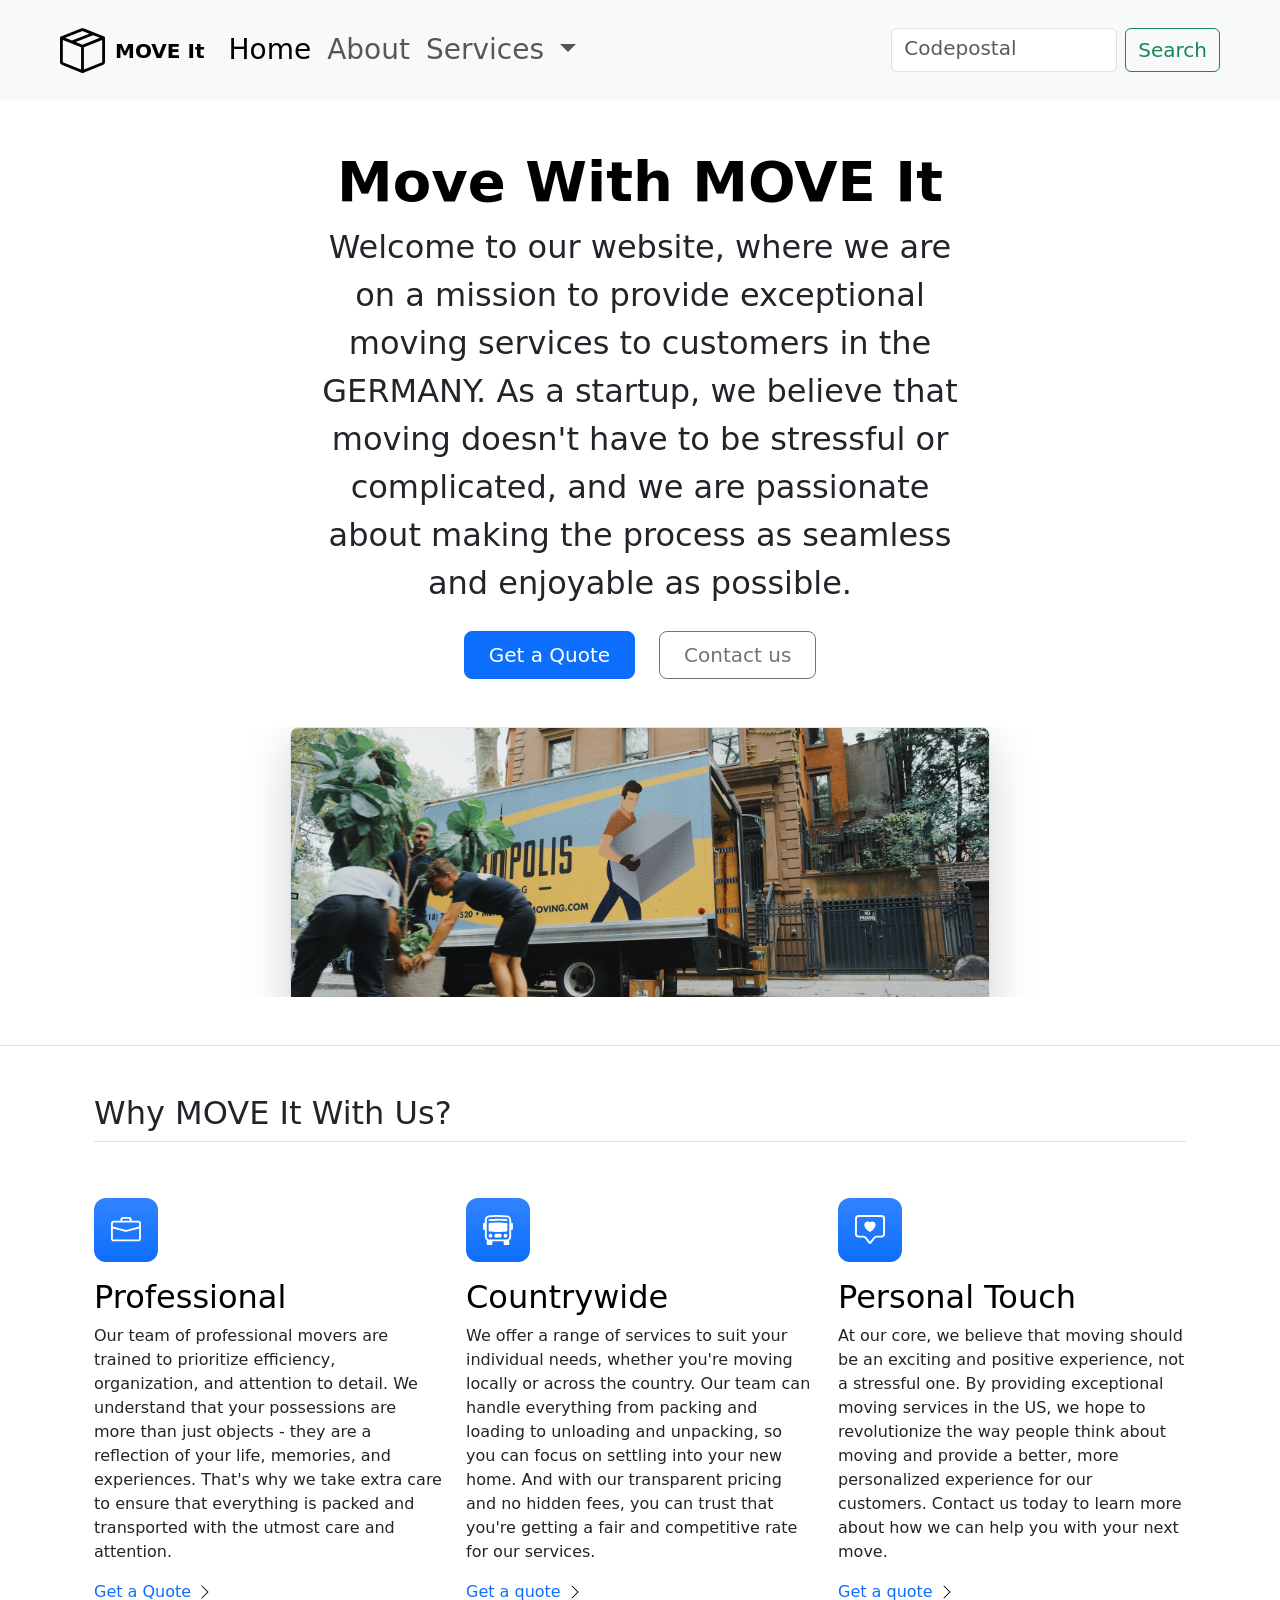
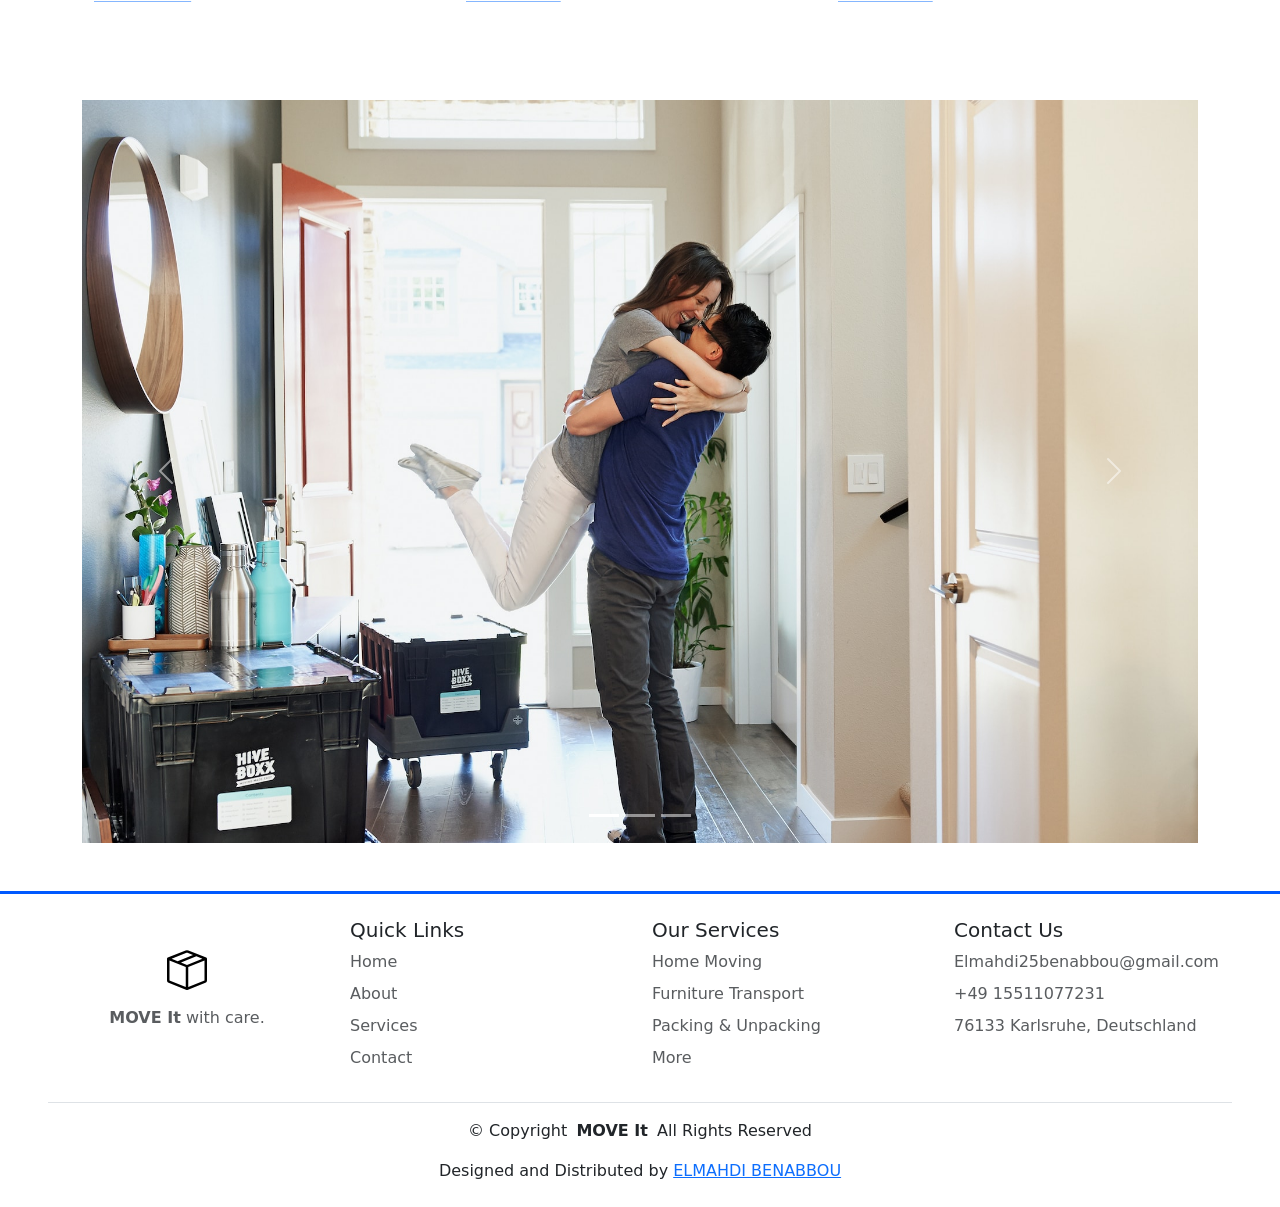
==== index.html @ aead19d8 "Add files via upload" ====
<!DOCTYPE html>
<html lang="en">

<head>
  <meta charset="UTF-8">
  <meta name="viewport" content="width=device-width, initial-scale=1.0">
  <title>MOVE It</title>
  <link href="https://cdn.jsdelivr.net/npm/bootstrap@5.3.0-alpha2/dist/css/bootstrap.min.css" rel="stylesheet"
    integrity="sha384-aFq/bzH65dt+w6FI2ooMVUpc+21e0SRygnTpmBvdBgSdnuTN7QbdgL+OapgHtvPp" crossorigin="anonymous">
  <script src="https://cdn.jsdelivr.net/npm/bootstrap@5.3.8/dist/js/bootstrap.bundle.min.js"
    integrity="sha384-FKyoEForCGlyvwx9Hj09JcYn3nv7wiPVlz7YYwJrWVcXK/BmnVDxM+D2scQbITxI"
    crossorigin="anonymous"></script>
  <link rel="stylesheet" href="./styles/generale.css">
  <link rel="icon" title="image/svg" href="./svg's/svg_Home/box-seam.svg">
  <link rel="stylesheet" href="./styles/home_style.css">

</head>

<body>
  <nav class=" navbar navbar-expand-lg bg-body-tertiary my-navbar ">
    <div class="container-fluid mx-5">
      <a class="navbar-brand" href="index.html"><img src="svg's/svg_Home/box-seam.svg" alt=""><span>MOVE
          It</span></a>
      <button class="navbar-toggler" type="button" data-bs-toggle="collapse"
        data-bs-target="#navbarSupportedContent" aria-controls="navbarSupportedContent" aria-expanded="false"
        aria-label="Toggle navigation">
        <span class="navbar-toggler-icon"></span>
      </button>
      <div class="collapse navbar-collapse" id="navbarSupportedContent">
        <ul class="navbar-nav me-auto mb-2 mb-lg-0">
          <li class="nav-item">
            <a class="nav-link active fs-3" aria-current="page" href="./index.html">Home</a>
          </li>
          <li class="nav-item">
            <a class="nav-link fs-3" href="./html/about.html">About</a>
          </li>
          <li class="nav-item dropdown">
            <a class="nav-link dropdown-toggle fs-3" href="./html/services.html" role="button" data-bs-toggle="dropdown"
              aria-expanded="false">
              Services
            </a>
            <ul class="dropdown-menu">
              <li><a class="dropdown-item fs-4" href="./html/services.html">Home Moving</a></li>
              <li><a class="dropdown-item fs-4" href="./html/services.html">Furniture Transport</a></li>
              <li>
                <hr class="dropdown-divider">
              </li>
              <li><a class="dropdown-item fs-4" href="./html/services.html">Packing & Unpacking</a></li>
            </ul>
          </li>

        </ul>
        <form class="d-flex" role="search">
          <input class="form-control me-2  search-input" type="search" placeholder="Codepostal" aria-label="Search" />
          <button class="btn btn-outline-success fs-5" type="submit">Search</button>
        </form>
      </div>
    </div>
  </nav>


  <div id="hereos_section" class="mt-5 text-center border-bottom pb-5">

    <h1 class="display-4 fw-bold text-body-emphasis">Move With MOVE It</h1>
    <div class="col-lg-6 mx-auto">
      <p class="lead mb-4 fs-2 ">Welcome to our website, where we are on a mission to provide exceptional moving
        services to
        customers in the GERMANY. As a
        startup, we believe that moving doesn't have to be stressful or complicated, and we are passionate about making
        the
        process as seamless and enjoyable as possible.
      </p>
      <div class="d-grid gap-2 d-sm-flex justify-content-sm-center mb-5"> <button type="button"
          class="btn btn-primary btn-lg px-4 me-sm-3">Get a Quote</button> 
          <a href="./html/contact.html">
            <button type="button" class="btn btn-outline-secondary btn-lg px-4">
              Contact us
            
            </button>
          </a>
           
        </div>
    </div>
    <div class="overflow-hidden" style="max-height: 30vh;">
      <div class="container px-5"> <img src="images/image_Home/moving-van.jpg"
          class="img-fluid border rounded-3 shadow-lg mb-4" alt="Example image" width="700" height="500" loading="lazy">
      </div>
    </div>
  </div>


  <div class="container px-4 py-5" id="featured-3">
    <h2 class="pb-2 border-bottom">Why MOVE It With Us?</h2>
    <div class="row g-4 py-5 row-cols-1 row-cols-lg-3">
      <div class="feature col">
        <div
          class="feature-icon d-inline-flex align-items-center justify-content-center text-bg-primary bg-gradient fs-2 mb-3">
          <img height="30" src="svg's/svg_Home/briefcase.svg" alt="">
        </div>
        <h3 class="fs-2 text-body-emphasis">Professional</h3>
        <p>Our team of professional movers are trained to prioritize efficiency, organization, and attention to detail.
          We
          understand that your possessions are more than just objects - they are a reflection of your life, memories,
          and
          experiences. That's why we take extra care to ensure that everything is packed and transported with the utmost
          care and attention.</p> <a href="#" class="icon-link">Get a Quote
          <img src="svg's/svg_Home/chevron-right.svg" alt=""> </a>
      </div>
      <div class="feature col">
        <div
          class="feature-icon d-inline-flex align-items-center justify-content-center text-bg-primary bg-gradient fs-2 mb-3">
          <img height="30" src="./svg's/svg_Home/bus-front.svg" alt="">
        </div>
        <h3 class="fs-2 text-body-emphasis">Countrywide</h3>
        <p>We offer a range of services to suit your individual needs, whether you're moving locally or across the
          country. Our
          team can handle everything from packing and loading to unloading and unpacking, so you can focus on settling
          into your
          new home. And with our transparent pricing and no hidden fees, you can trust that you're getting a fair and
          competitive
          rate for our services.
        </p> <a href="#" class="icon-link">
          Get a quote
          <img src="svg's/svg_Home/chevron-right.svg" alt=""> </a>
        </a>
      </div>
      <div class="feature col">
        <div
          class="feature-icon d-inline-flex align-items-center justify-content-center text-bg-primary bg-gradient fs-2 mb-3">
          <img height="30" src="svg's/svg_Home/chat-square-heart.svg" alt="">
        </div>
        <h3 class="fs-2 text-body-emphasis">Personal Touch</h3>
        <p>At our core, we believe that moving should be an exciting and positive experience, not a stressful one. By
          providing
          exceptional moving services in the US, we hope to revolutionize the way people think about moving and provide
          a better,
          more personalized experience for our customers. Contact us today to learn more about how we can help you with
          your next
          move.
        </p> <a href="#" class="icon-link">
          Get a quote <img src="svg's/svg_Home/chevron-right.svg" alt=""> </a>
        </a>
      </div>
    </div>
  </div>

  <div class="container mb-5">
    <div id="carouselExampleIndicators" class="carousel slide">
      <div class="carousel-indicators">
        <button type="button" data-bs-target="#carouselExampleIndicators" data-bs-slide-to="0" class="active"
          aria-current="true" aria-label="Slide 1"></button>
        <button type="button" data-bs-target="#carouselExampleIndicators" data-bs-slide-to="1"
          aria-label="Slide 2"></button>
        <button type="button" data-bs-target="#carouselExampleIndicators" data-bs-slide-to="2"
          aria-label="Slide 3"></button>
      </div>
      <div class="carousel-inner">
        <div class="carousel-item active">
          <img src="./images/image_Home/couple.jpg" class="d-block w-100" alt="...">
        </div>
        <div class="carousel-item">
          <img src="images/image_Home/family.jpg" class="d-block w-100" alt="...">
        </div>
        <div class="carousel-item">
          <img src="images/image_Home/dog.jpg" class="d-block w-100" alt="...">
        </div>
      </div>
      <button class="carousel-control-prev" type="button" data-bs-target="#carouselExampleIndicators"
        data-bs-slide="prev">
        <span class="carousel-control-prev-icon" aria-hidden="true"></span>
        <span class="visually-hidden">Previous</span>
      </button>
      <button class="carousel-control-next" type="button" data-bs-target="#carouselExampleIndicators"
        data-bs-slide="next">
        <span class="carousel-control-next-icon" aria-hidden="true"></span>
        <span class="visually-hidden">Next</span>
      </button>
    </div>
  </div>

  <footer class="px-4 px-md-5 py-4">
    <div class="row row-cols-1 row-cols-sm-2 row-cols-md-4 g-4">

      <div class="col d-flex flex-column align-items-center justify-content-center">
        <a href="#hereos_section" class="d-flex align-items-center mb-3 text-decoration-none" aria-label="Move It home">
          <img src="svg's/svg_Home/box-seam.svg" height="40" alt="">
        </a>

        <p class="text-body-secondary">
          <strong>MOVE It</strong> with care.
        </p>
      </div>

      <div class="col">
        <h5>Quick Links</h5>

        <ul class="nav flex-column">
          <li class="nav-item mb-2">
            <a href="#hereos_section" class="nav-link d-inline-block p-0 text-body-secondary">
              Home
            </a>
          </li>
          <li class="nav-item mb-2">
            <a href="./html/about.html" class="nav-link d-inline-block p-0 text-body-secondary">
              About
            </a>
          </li>
          <li class="nav-item mb-2">
            <a href="./html/services.html" class="nav-link d-inline-block p-0 text-body-secondary">
              Services
            </a>
          </li>
          <li class="nav-item mb-2">
            <a href="./html/contact.html" class="nav-link d-inline-block p-0 text-body-secondary">
              Contact
            </a>
          </li>
        </ul>
      </div>

      <div class="col">
        <h5>Our Services</h5>

        <ul class="nav flex-column">
          <li class="nav-item mb-2">
            <a href="./html/services.html" class="nav-link d-inline-block p-0 text-body-secondary">
              Home Moving
            </a>
          </li>
          <li class="nav-item mb-2">
            <a href="./html/services.html" class="nav-link d-inline-block p-0 text-body-secondary">
              Furniture Transport
            </a>
          </li>
          <li class="nav-item mb-2">
            <a href="./html/services.html" class="nav-link d-inline-block p-0 text-body-secondary">
              Packing &amp; Unpacking
            </a>
          </li>
          <li class="nav-item mb-2">
            <a href="./html/services.html" class="nav-link d-inline-block p-0 text-body-secondary">
              More
            </a>
          </li>
        </ul>
      </div>

      <div class="col">
        <h5>Contact Us</h5>

        <ul class="nav flex-column">
          <li class="nav-item mb-2">
            <a href="./html/contact.html" class="nav-link d-inline-block p-0 text-body-secondary text-break">
              Elmahdi25benabbou@gmail.com
            </a>
          </li>
          <li class="nav-item mb-2">
            <a href="./html/contact.html" class="nav-link d-inline-block p-0 text-body-secondary">
              +49 15511077231
            </a>
          </li>
          <li class="nav-item mb-2 text-body-secondary">
            76133 Karlsruhe, Deutschland
          </li>
        </ul>
      </div>

    </div>

    <div class="copyright text-center border-top pt-3 mt-4">
      <p>
        © <span>Copyright</span>
        <strong class="px-1 sitename">MOVE It</strong>
        <span>All Rights Reserved</span>
      </p>

      <div class="credits">
        Designed and Distributed by
        <a href="https://github.com/Elmahdi25?tab=repositories">ELMAHDI BENABBOU</a>

      </div>
    </div>
  </footer>

</body>

</html>
---- styles/generale.css ----
.my-navbar {
      min-height: 100px;
    }

    .navbar-brand img {
      height: 45px;
      margin-right: 10px;
    }

    .navbar-brand span {
      font-weight: bold;
      vertical-align: middle;
    }

    .feature-icon {
      width: 4rem;
      height: 4rem;
      border-radius: .75rem;
    }

    .search-input::placeholder{
      font-size: 20px;
    }

    footer{
    border-top: 3px solid rgb(0, 89, 255);
}
---- styles/home_style.css ----
.my-navbar {
      min-height: 100px;
    }

    .navbar-brand img {
      height: 45px;
      margin-right: 10px;
    }

    .navbar-brand span {
      font-weight: bold;
      vertical-align: middle;
    }

    .feature-icon {
      width: 4rem;
      height: 4rem;
      border-radius: .75rem;
    }

    .search-input::placeholder{
      font-size: 20px;
    }
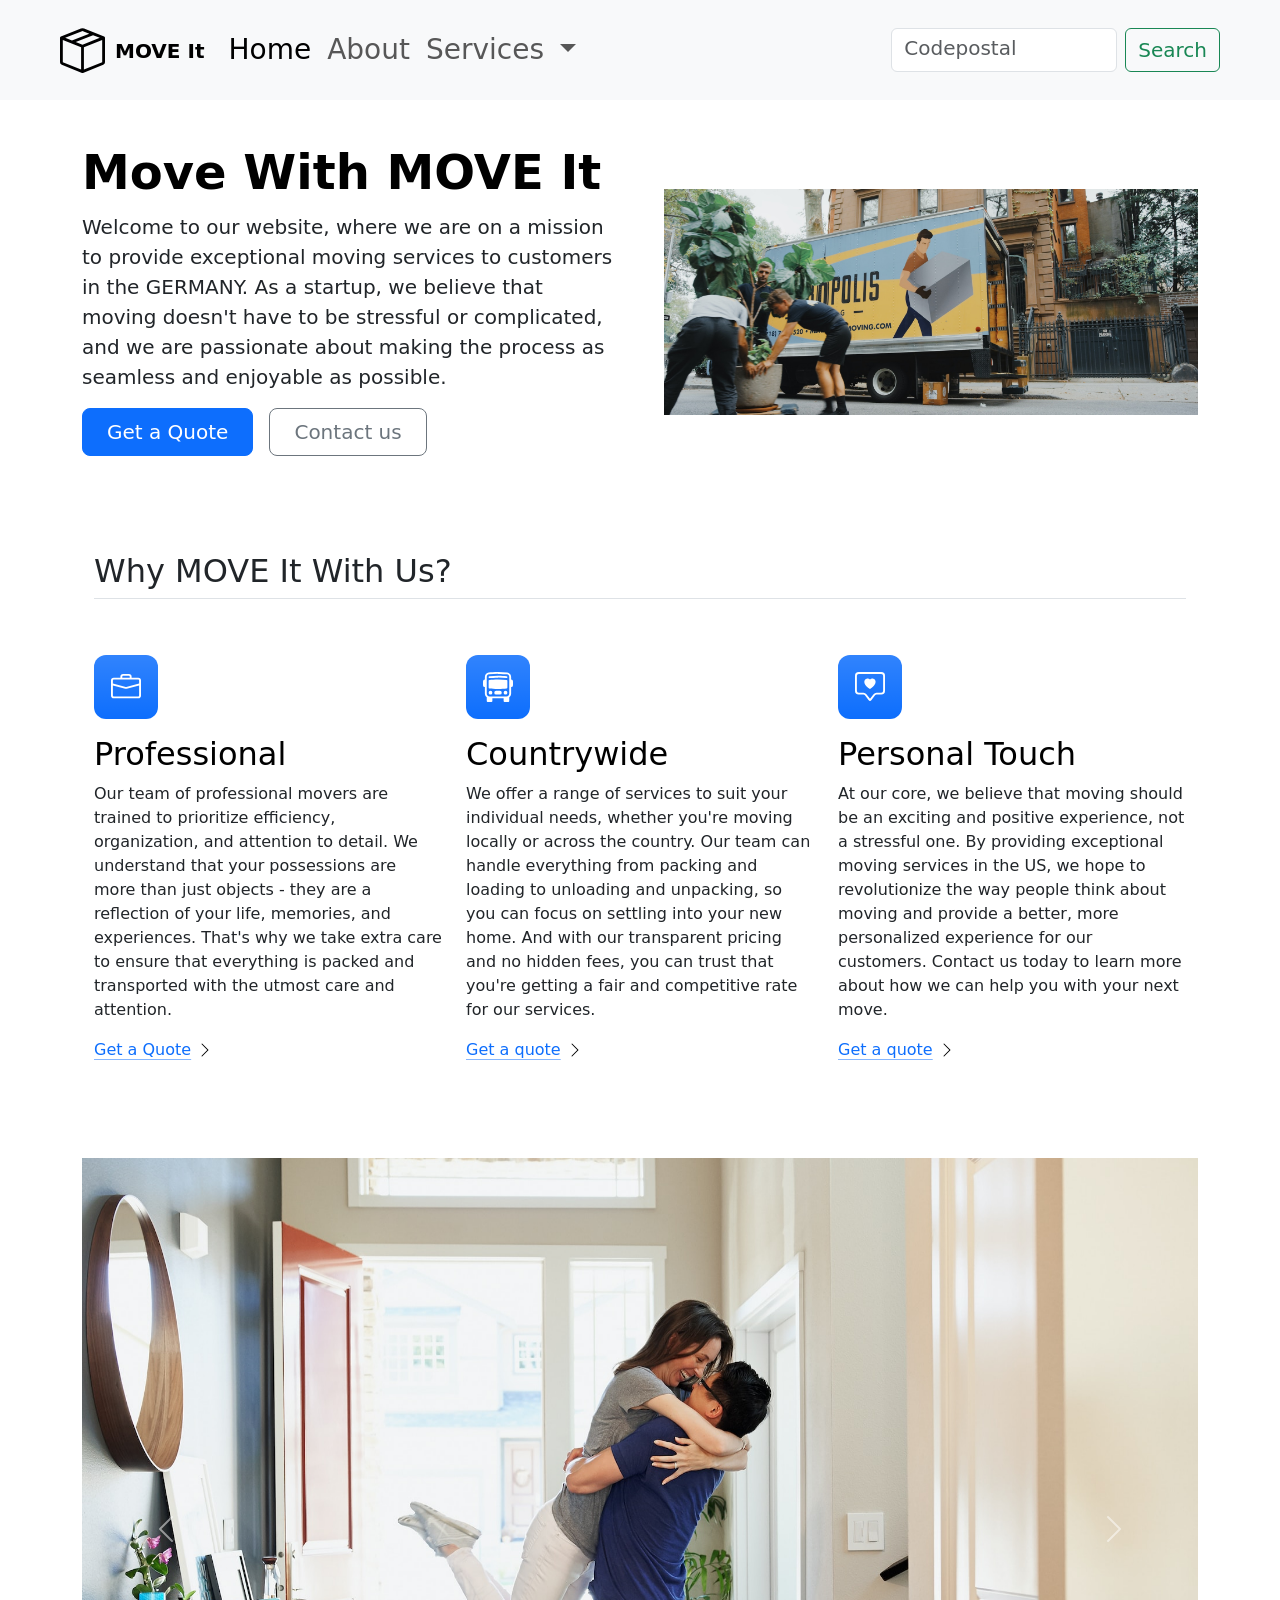
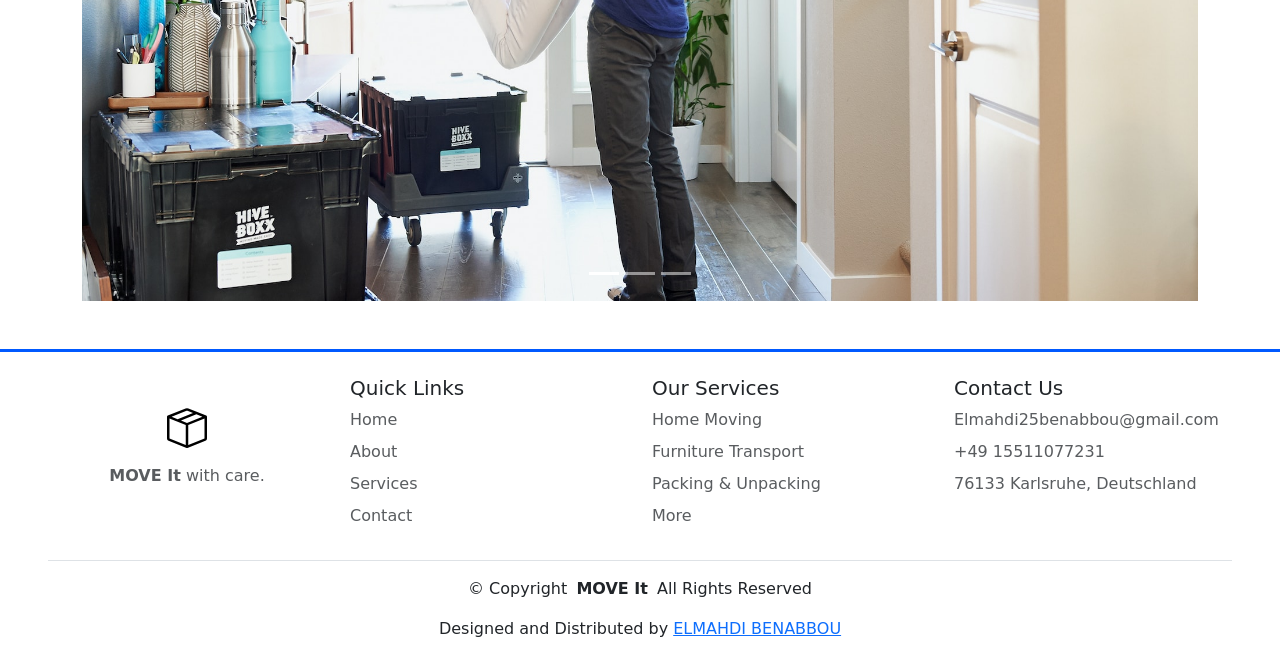
==== commit c51bdcca: "index-heroes-changed" ====
--- a/index.html
+++ b/index.html
@@ -59,31 +59,21 @@
   </nav>
 
 
-  <div id="hereos_section" class="mt-5 text-center border-bottom pb-5">
-
-    <h1 class="display-4 fw-bold text-body-emphasis">Move With MOVE It</h1>
-    <div class="col-lg-6 mx-auto">
-      <p class="lead mb-4 fs-2 ">Welcome to our website, where we are on a mission to provide exceptional moving
-        services to
-        customers in the GERMANY. As a
-        startup, we believe that moving doesn't have to be stressful or complicated, and we are passionate about making
-        the
-        process as seamless and enjoyable as possible.
-      </p>
-      <div class="d-grid gap-2 d-sm-flex justify-content-sm-center mb-5"> <button type="button"
-          class="btn btn-primary btn-lg px-4 me-sm-3">Get a Quote</button> 
-          <a href="./html/contact.html">
-            <button type="button" class="btn btn-outline-secondary btn-lg px-4">
-              Contact us
-            
-            </button>
-          </a>
-           
-        </div>
-    </div>
-    <div class="overflow-hidden" style="max-height: 30vh;">
-      <div class="container px-5"> <img src="images/image_Home/moving-van.jpg"
-          class="img-fluid border rounded-3 shadow-lg mb-4" alt="Example image" width="700" height="500" loading="lazy">
+  <div class="container">
+    <div class="row flex-lg-row-reverse align-items-center g-5 py-5">
+      <div class="col-10 col-sm-8 col-lg-6"> <img src="./images/image_Home/moving-van.jpg"
+          class="d-block mx-lg-auto img-fluid" alt="Bootstrap Themes" width="700" loading="lazy"> </div>
+      <div class="col-lg-6">
+        <h1 class="display-5 fw-bold text-body-emphasis lh-1 mb-3">Move With MOVE It</h1>
+        <p class="lead">Welcome to our website, where we are on a mission to provide exceptional moving
+          services to
+          customers in the GERMANY. As a
+          startup, we believe that moving doesn't have to be stressful or complicated, and we are passionate about making
+          the
+          process as seamless and enjoyable as possible.</p>
+        <div class="d-grid gap-2 d-md-flex justify-content-md-start"> <button type="button"
+            class="btn btn-primary btn-lg px-4 me-md-2">Get a Quote</button> <button type="button"
+            class="btn btn-outline-secondary btn-lg px-4">Contact us</button> </div>
       </div>
     </div>
   </div>
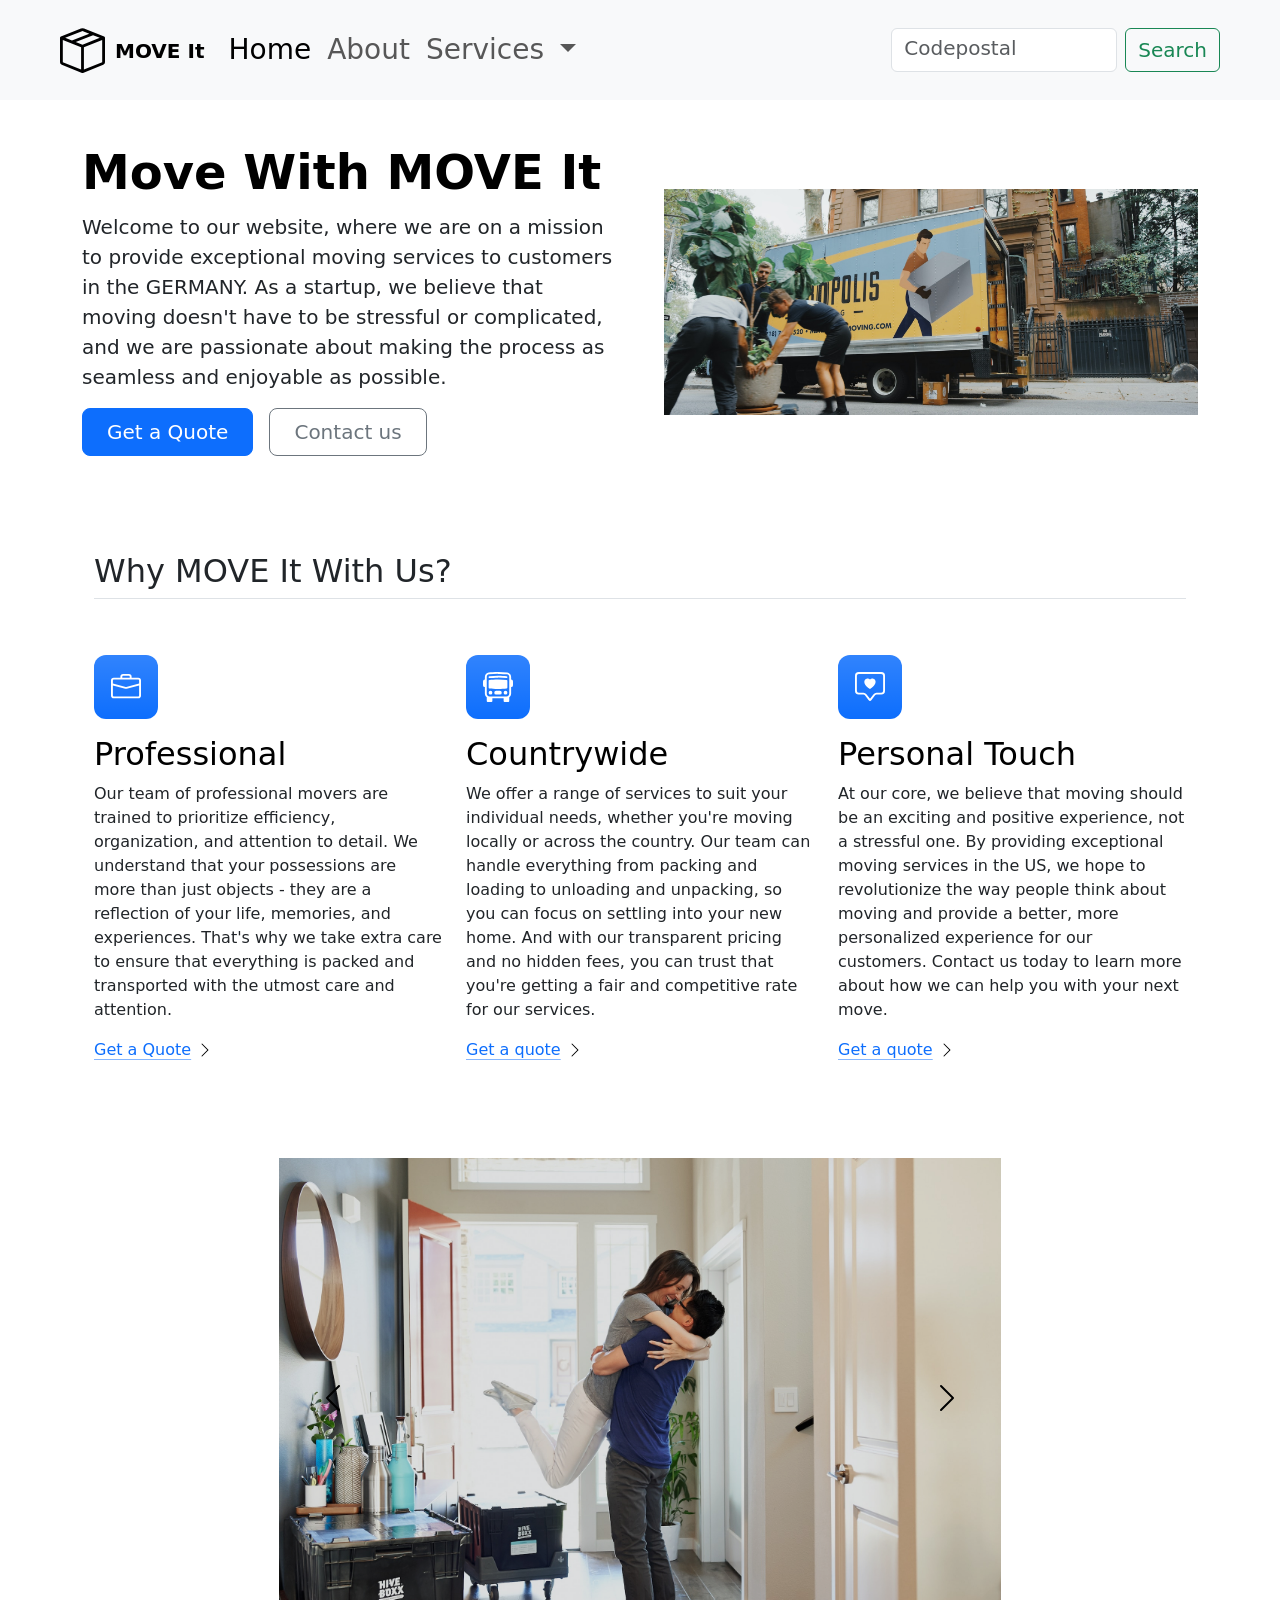
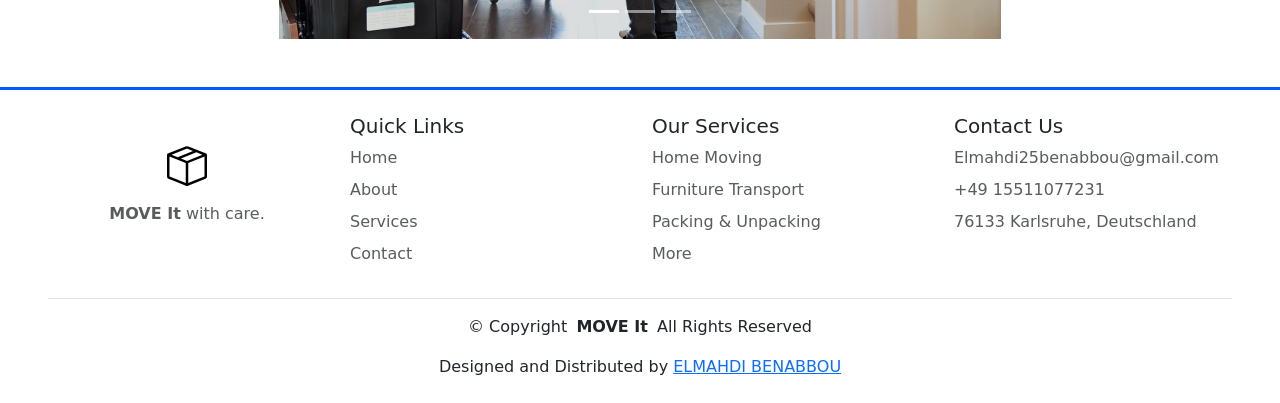
==== commit 546d9aa7: "carousel-div-modified" ====
--- a/index.html
+++ b/index.html
@@ -21,9 +21,8 @@
     <div class="container-fluid mx-5">
       <a class="navbar-brand" href="index.html"><img src="svg's/svg_Home/box-seam.svg" alt=""><span>MOVE
           It</span></a>
-      <button class="navbar-toggler" type="button" data-bs-toggle="collapse"
-        data-bs-target="#navbarSupportedContent" aria-controls="navbarSupportedContent" aria-expanded="false"
-        aria-label="Toggle navigation">
+      <button class="navbar-toggler" type="button" data-bs-toggle="collapse" data-bs-target="#navbarSupportedContent"
+        aria-controls="navbarSupportedContent" aria-expanded="false" aria-label="Toggle navigation">
         <span class="navbar-toggler-icon"></span>
       </button>
       <div class="collapse navbar-collapse" id="navbarSupportedContent">
@@ -68,12 +67,19 @@
         <p class="lead">Welcome to our website, where we are on a mission to provide exceptional moving
           services to
           customers in the GERMANY. As a
-          startup, we believe that moving doesn't have to be stressful or complicated, and we are passionate about making
+          startup, we believe that moving doesn't have to be stressful or complicated, and we are passionate about
+          making
           the
           process as seamless and enjoyable as possible.</p>
-        <div class="d-grid gap-2 d-md-flex justify-content-md-start"> <button type="button"
-            class="btn btn-primary btn-lg px-4 me-md-2">Get a Quote</button> <button type="button"
-            class="btn btn-outline-secondary btn-lg px-4">Contact us</button> </div>
+        <div class="d-grid gap-2 d-md-flex justify-content-md-start">
+          <a href="./html/contact.html" class="btn btn-primary btn-lg px-4 me-md-2">
+            Get a Quote
+          </a>
+
+          <a href="./html/contact.html" class="btn btn-outline-secondary btn-lg px-4">
+            Contact us
+          </a>
+        </div>
       </div>
     </div>
   </div>
@@ -134,7 +140,7 @@
     </div>
   </div>
 
-  <div class="container mb-5">
+  <div class="container mb-5 col-lg-7 col-sm-12">
     <div id="carouselExampleIndicators" class="carousel slide">
       <div class="carousel-indicators">
         <button type="button" data-bs-target="#carouselExampleIndicators" data-bs-slide-to="0" class="active"
--- a/styles/home_style.css
+++ b/styles/home_style.css
@@ -1,23 +1,37 @@
 .my-navbar {
-      min-height: 100px;
-    }
+  min-height: 100px;
+}
 
-    .navbar-brand img {
-      height: 45px;
-      margin-right: 10px;
-    }
+.navbar-brand img {
+  height: 45px;
+  margin-right: 10px;
+}
 
-    .navbar-brand span {
-      font-weight: bold;
-      vertical-align: middle;
-    }
+.navbar-brand span {
+  font-weight: bold;
+  vertical-align: middle;
+}
 
-    .feature-icon {
-      width: 4rem;
-      height: 4rem;
-      border-radius: .75rem;
-    }
+.feature-icon {
+  width: 4rem;
+  height: 4rem;
+  border-radius: 0.75rem;
+}
 
-    .search-input::placeholder{
-      font-size: 20px;
-    }+.search-input::placeholder {
+  font-size: 20px;
+}
+
+#carouselExampleIndicators .carousel-item img {
+  filter: brightness(90%);
+}
+
+#carouselExampleIndicators .carousel-control-prev-icon,
+#carouselExampleIndicators .carousel-control-next-icon {
+  filter: invert(1);
+}
+
+#carouselExampleIndicators .carousel-control-prev,
+#carouselExampleIndicators .carousel-control-next {
+  opacity: 1;
+}
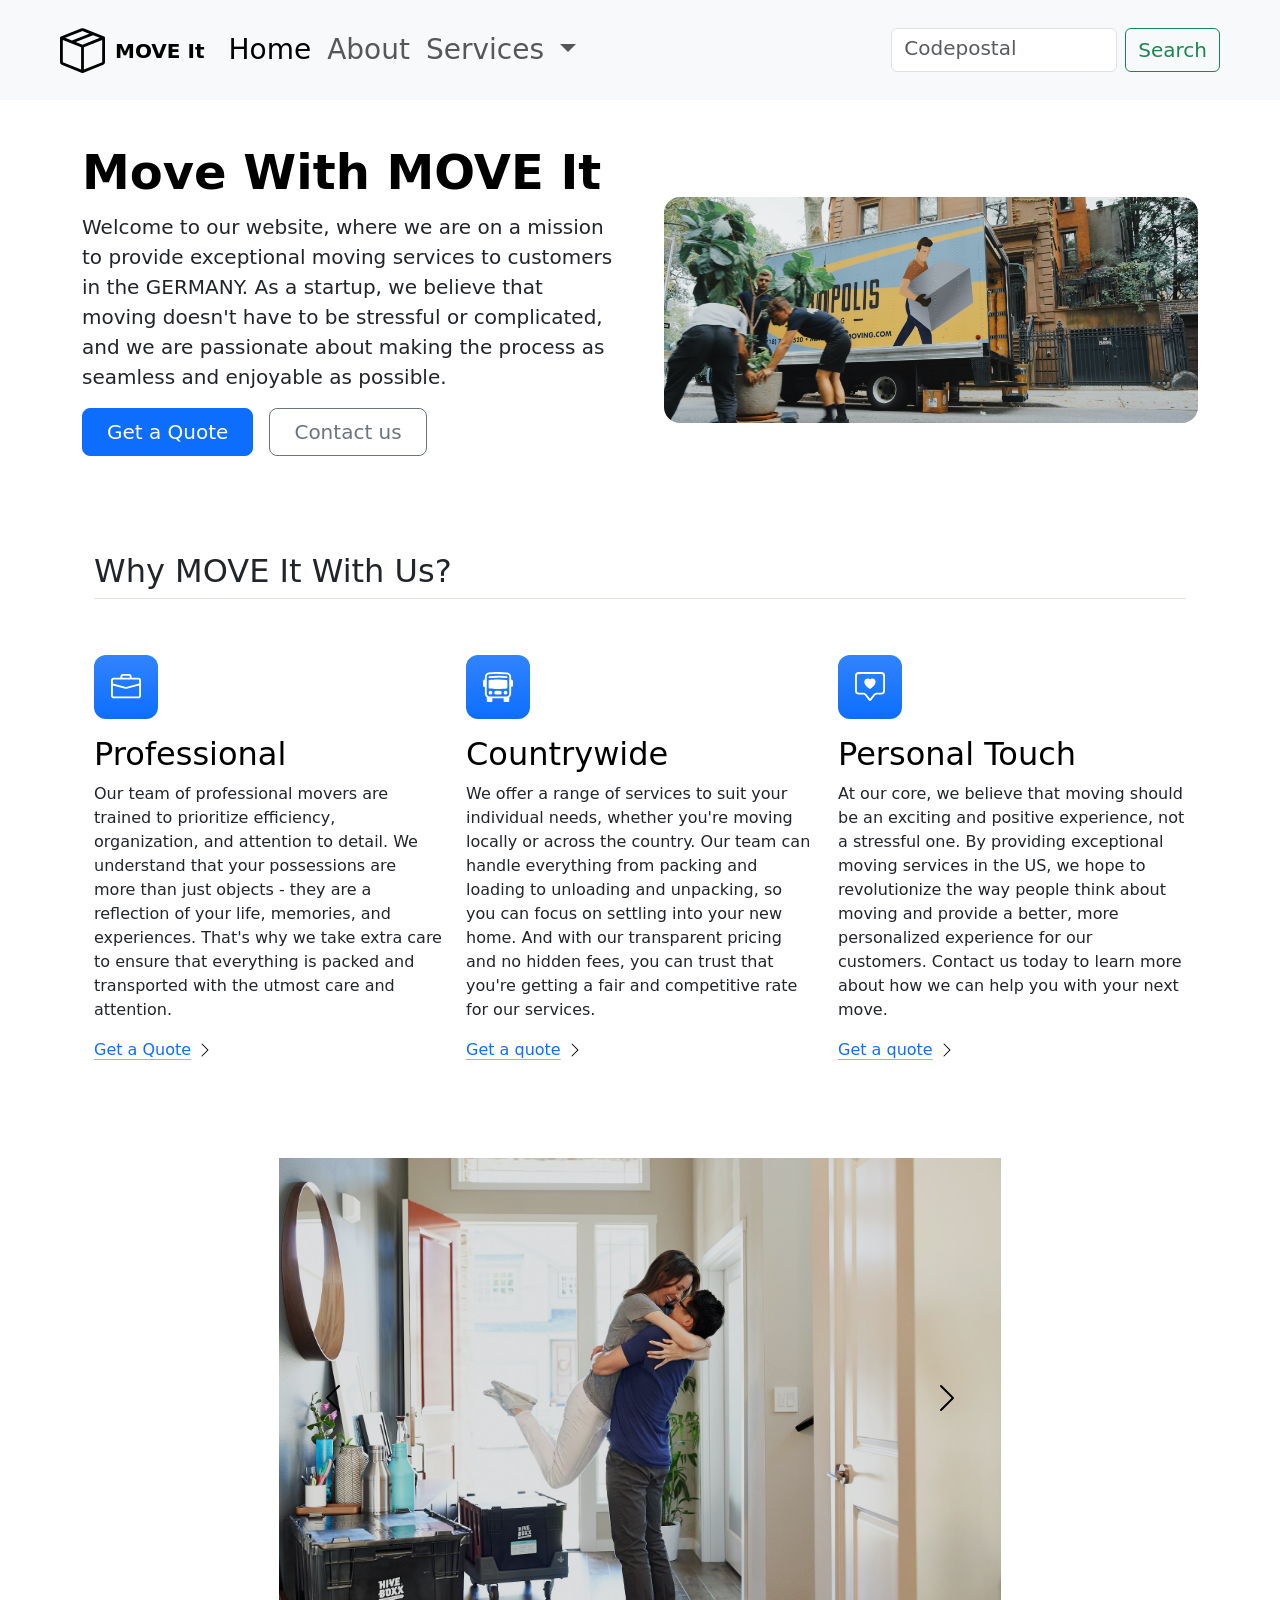
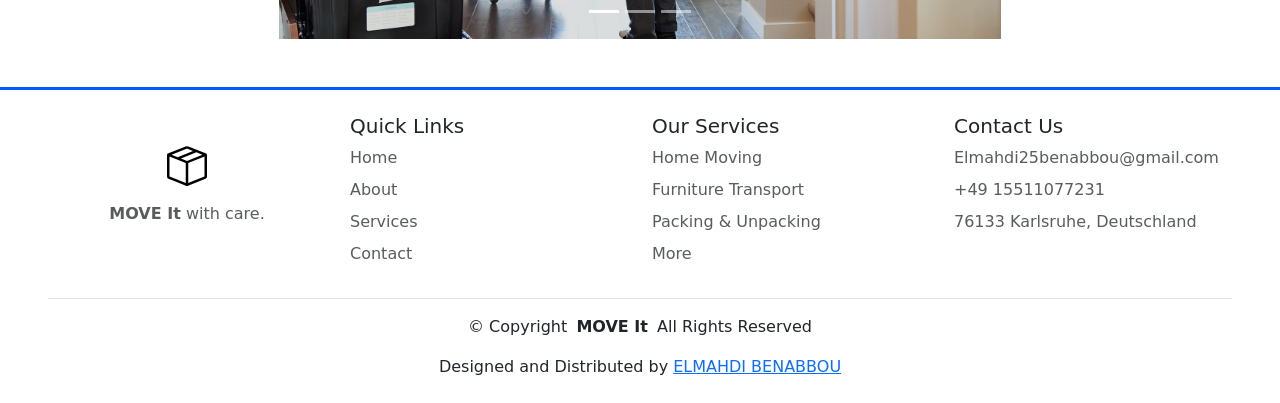
==== commit 79ea6a25: "index_hero_footer_modified" ====
--- a/index.html
+++ b/index.html
@@ -60,26 +60,19 @@
 
   <div class="container">
     <div class="row flex-lg-row-reverse align-items-center g-5 py-5">
-      <div class="col-10 col-sm-8 col-lg-6"> <img src="./images/image_Home/moving-van.jpg"
-          class="d-block mx-lg-auto img-fluid" alt="Bootstrap Themes" width="700" loading="lazy"> </div>
+      <div class="col-lg-6 col-sm-12"> <img src="./images/image_Home/moving-van.jpg"
+          class="mt-3 d-block mx-lg-auto img-fluid rounded-4" alt="Bootstrap Themes" loading="lazy"> </div>
       <div class="col-lg-6">
         <h1 class="display-5 fw-bold text-body-emphasis lh-1 mb-3">Move With MOVE It</h1>
         <p class="lead">Welcome to our website, where we are on a mission to provide exceptional moving
           services to
           customers in the GERMANY. As a
-          startup, we believe that moving doesn't have to be stressful or complicated, and we are passionate about
-          making
+          startup, we believe that moving doesn't have to be stressful or complicated, and we are passionate about making
           the
           process as seamless and enjoyable as possible.</p>
-        <div class="d-grid gap-2 d-md-flex justify-content-md-start">
-          <a href="./html/contact.html" class="btn btn-primary btn-lg px-4 me-md-2">
-            Get a Quote
-          </a>
-
-          <a href="./html/contact.html" class="btn btn-outline-secondary btn-lg px-4">
-            Contact us
-          </a>
-        </div>
+        <div class="d-grid gap-2 d-md-flex justify-content-md-start"> <button type="button"
+            class="btn btn-primary btn-lg px-4 me-md-2">Get a Quote</button> <button type="button"
+            class="btn btn-outline-secondary btn-lg px-4">Contact us</button> </div>
       </div>
     </div>
   </div>
@@ -175,9 +168,9 @@
   </div>
 
   <footer class="px-4 px-md-5 py-4">
-    <div class="row row-cols-1 row-cols-sm-2 row-cols-md-4 g-4">
-
-      <div class="col d-flex flex-column align-items-center justify-content-center">
+    <div class="row row-cols-1 row-cols-sm-3 row-cols-md-4 g-4">
+
+      <div class="col-sm-12 d-flex flex-column align-items-center justify-content-center">
         <a href="#hereos_section" class="d-flex align-items-center mb-3 text-decoration-none" aria-label="Move It home">
           <img src="svg's/svg_Home/box-seam.svg" height="40" alt="">
         </a>
